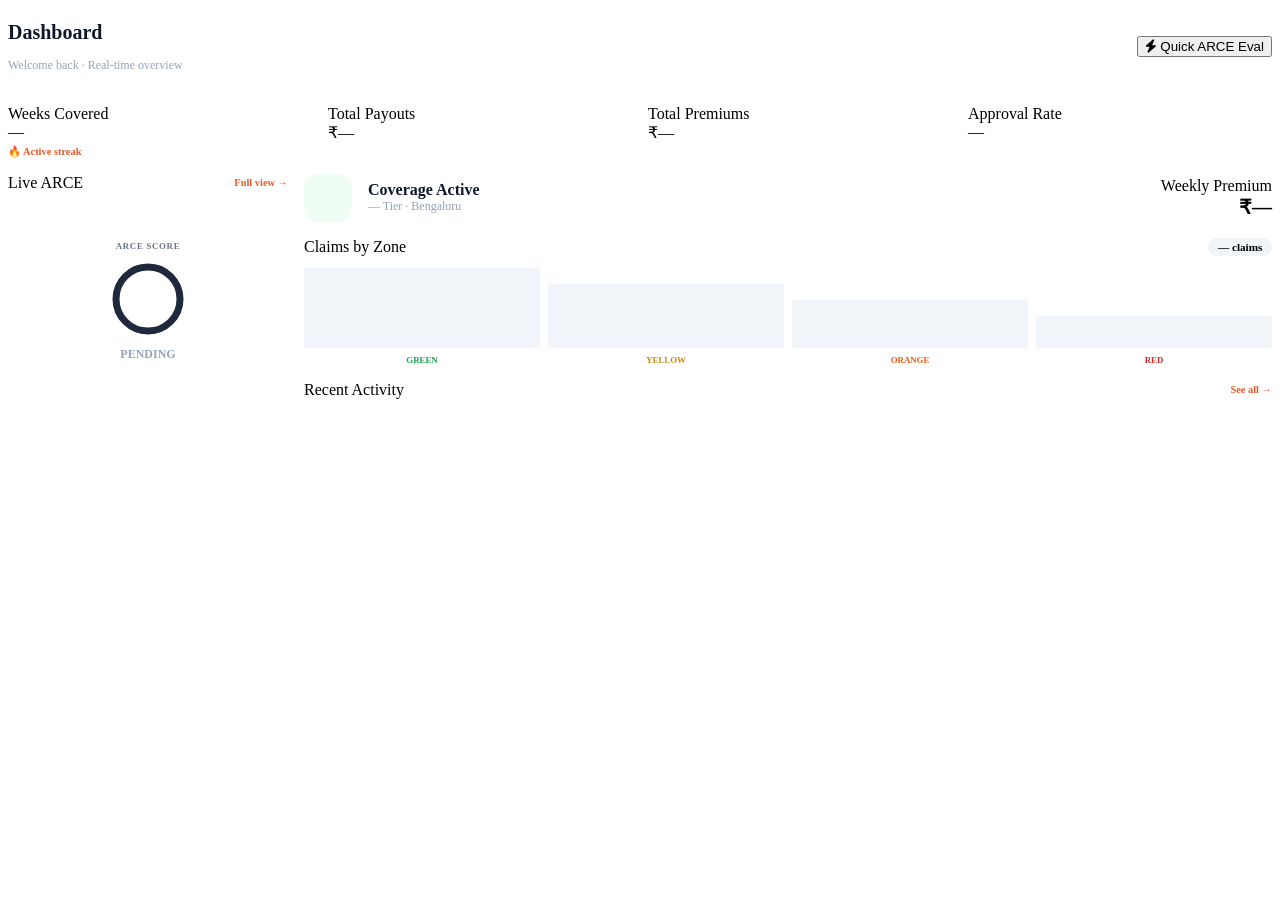
==== frontend/workers_dashboard.html @ 163b5e39 "all the files for the project" ====
<!DOCTYPE html>
<html lang="en">
<head>
  <meta charset="UTF-8"><meta name="viewport" content="width=device-width,initial-scale=1">
  <title>VITA · Dashboard</title>
  <link rel="stylesheet" href="/static/vita.css">
  <link rel="stylesheet" href="https://cdnjs.cloudflare.com/ajax/libs/font-awesome/6.5.0/css/all.min.css">
  <style>
    .stat-grid { display:grid; grid-template-columns:repeat(4,1fr); gap:1rem; }
    @media(max-width:900px){.stat-grid{grid-template-columns:1fr 1fr;}}
    .main-grid { display:grid; grid-template-columns:280px 1fr; gap:1rem; }
    @media(max-width:900px){.main-grid{grid-template-columns:1fr;}}
    .activity-row {
      display:flex; align-items:center; justify-content:space-between;
      padding:0.75rem 1rem; background:#f8fafc; border-radius:0.875rem;
      border:1px solid #f0f0f0;
    }
    .activity-icon {
      width:2.5rem; height:2.5rem; border-radius:0.75rem;
      display:flex; align-items:center; justify-content:center; font-size:1rem;
      flex-shrink:0;
    }
  </style>
</head>
<body>

<div id="sidebar"></div>
<div id="main">
  <div id="topbar"></div>
  <div id="page-content">

    <div class="fade-up" style="display:flex;align-items:center;justify-content:space-between;margin-bottom:1.25rem;">
      <div>
        <h1 style="font-size:1.25rem;font-weight:900;color:#0f172a;">Dashboard</h1>
        <p style="font-size:0.75rem;color:#94a3b8;margin-top:2px;">Welcome back · Real-time overview</p>
      </div>
      <button class="btn-primary" onclick="runQuickARCE()">
        <i class="fa-solid fa-bolt"></i> Quick ARCE Eval
      </button>
    </div>

    <!-- Stat cards -->
    <div class="stat-grid fade-up" style="margin-bottom:1rem;">
      <div class="card card-pad">
        <div class="stat-label">Weeks Covered</div>
        <div class="stat-value" id="s-weeks">—</div>
        <div style="font-size:0.65rem;color:#e65a28;margin-top:4px;font-weight:700;">🔥 Active streak</div>
      </div>
      <div class="card card-pad">
        <div class="stat-label">Total Payouts</div>
        <div class="stat-value mono" id="s-payouts">₹—</div>
      </div>
      <div class="card card-pad">
        <div class="stat-label">Total Premiums</div>
        <div class="stat-value mono" id="s-premiums">₹—</div>
      </div>
      <div class="card card-pad">
        <div class="stat-label">Approval Rate</div>
        <div class="stat-value" id="s-rate">—</div>
      </div>
    </div>

    <div class="main-grid fade-up">
      <!-- Pipeline mini -->
      <div class="dark-card" style="display:flex;flex-direction:column;gap:1rem;">
        <div style="display:flex;align-items:center;justify-content:space-between;">
          <div class="card-title" style="margin-bottom:0;">Live ARCE</div>
          <a href="/pipeline"style="font-size:0.65rem;font-weight:800;color:#e65a28;text-decoration:none;">Full view →</a>
        </div>
        <div id="mini-pipeline" style="display:flex;flex-direction:column;gap:2px;">
          <!-- steps injected by JS -->
        </div>
        <!-- Score ring -->
        <div style="background:rgba(255,255,255,0.05);border:1px solid rgba(255,255,255,0.08);border-radius:1rem;padding:1rem;text-align:center;">
          <div style="font-size:0.55rem;font-weight:800;color:#64748b;text-transform:uppercase;letter-spacing:0.08em;margin-bottom:0.5rem;">ARCE Score</div>
          <svg width="80" height="80" viewBox="0 0 80 80">
            <circle cx="40" cy="40" r="32" fill="none" stroke="#1e293b" stroke-width="7" class="score-ring-track"/>
            <circle id="score-ring" cx="40" cy="40" r="32" fill="none" stroke="#e65a28" stroke-width="7"
              stroke-linecap="round" stroke-dasharray="201.1" stroke-dashoffset="201.1"
              transform="rotate(-90 40 40)" class="score-ring-fill"/>
            <text x="40" y="45" text-anchor="middle" font-family="JetBrains Mono" font-size="14" font-weight="700" fill="white" id="score-text">—</text>
          </svg>
          <div id="arce-dec"  style="font-size:0.75rem;font-weight:900;color:#94a3b8;margin-top:4px;">PENDING</div>
          <div id="arce-pay"  style="font-size:1.5rem;font-weight:900;color:white;margin-top:2px;">₹—</div>
        </div>
      </div>

      <!-- Right column -->
      <div style="display:flex;flex-direction:column;gap:1rem;">
        <!-- Coverage -->
        <div class="card card-pad" style="display:flex;align-items:center;justify-content:space-between;">
          <div style="display:flex;align-items:center;gap:1rem;">
            <div style="width:3rem;height:3rem;border-radius:0.875rem;background:#f0fdf4;display:flex;align-items:center;justify-content:center;color:#16a34a;font-size:1.25rem;">
              <i class="fa-solid fa-shield-check"></i>
            </div>
            <div>
              <div style="font-size:1rem;font-weight:900;color:#0f172a;">Coverage Active</div>
              <div style="font-size:0.75rem;color:#94a3b8;" id="cov-zone">— Tier · Bengaluru</div>
            </div>
          </div>
          <div style="text-align:right;">
            <div class="stat-label">Weekly Premium</div>
            <div style="font-size:1.25rem;font-weight:900;" id="cov-premium">₹—</div>
          </div>
        </div>

        <!-- Zone bars -->
        <div class="card card-pad">
          <div style="display:flex;align-items:center;justify-content:space-between;margin-bottom:0.75rem;">
            <div class="card-title" style="margin-bottom:0;">Claims by Zone</div>
            <span style="font-size:0.7rem;font-weight:900;background:#f1f5f9;padding:0.2rem 0.6rem;border-radius:99px;" id="total-claims">— claims</span>
          </div>
          <div id="zone-bars" style="display:flex;align-items:flex-end;gap:0.5rem;height:80px;">
            <div style="flex:1;background:#f1f5f9;border-radius:0.25rem;height:100%;"></div>
            <div style="flex:1;background:#f1f5f9;border-radius:0.25rem;height:80%;"></div>
            <div style="flex:1;background:#f1f5f9;border-radius:0.25rem;height:60%;"></div>
            <div style="flex:1;background:#f1f5f9;border-radius:0.25rem;height:40%;"></div>
          </div>
          <div style="display:flex;gap:0.5rem;margin-top:0.4rem;">
            <span style="flex:1;font-size:0.55rem;font-weight:800;color:#16a34a;text-align:center;">GREEN</span>
            <span style="flex:1;font-size:0.55rem;font-weight:800;color:#ca8a04;text-align:center;">YELLOW</span>
            <span style="flex:1;font-size:0.55rem;font-weight:800;color:#ea580c;text-align:center;">ORANGE</span>
            <span style="flex:1;font-size:0.55rem;font-weight:800;color:#dc2626;text-align:center;">RED</span>
          </div>
        </div>

        <!-- Recent activity -->
        <div class="card card-pad">
          <div style="display:flex;align-items:center;justify-content:space-between;margin-bottom:0.75rem;">
            <div class="card-title" style="margin-bottom:0;">Recent Activity</div>
            <a href="workers_payouts.html" style="font-size:0.65rem;font-weight:800;color:#e65a28;text-decoration:none;">See all →</a>
          </div>
          <div id="recent-activity" class="space-y-3">
            <div style="height:3.5rem;border-radius:0.875rem;" class="shimmer"></div>
            <div style="height:3.5rem;border-radius:0.875rem;" class="shimmer"></div>
          </div>
        </div>
      </div>
    </div>

  </div><!-- /page-content -->
</div><!-- /main -->

<div id="toast-wrap"></div>
<script src="/static/vita.js"></script>
<script>
VITA.init({ page: 'dashboard' }).then(() => {
  loadDashboard();
  setInterval(loadDashboard, 15000);
});

async function loadDashboard() {
  const [worker, stats] = await Promise.all([
    VITA.api('/api/worker/AK001'),
    VITA.api('/api/claims/stats'),
  ]);
  if (worker) {
    document.getElementById('s-weeks').textContent    = worker.weeks_covered;
    document.getElementById('s-payouts').textContent  = `₹${worker.total_payouts.toLocaleString('en-IN')}`;
    document.getElementById('s-premiums').textContent = `₹${worker.total_premiums.toLocaleString('en-IN')}`;
    document.getElementById('cov-zone').textContent   = `${worker.zone} Tier · Bengaluru Urban`;
    document.getElementById('cov-premium').textContent = `₹${worker.weekly_premium}`;
  }
  if (stats) {
    document.getElementById('s-rate').textContent   = stats.approval_rate + '%';
    document.getElementById('total-claims').textContent = `${stats.total_claims} claims`;
    renderBars(stats.by_zone);
  }
  await loadActivity();
  renderMiniPipeline();
}

function renderBars(byZone) {
  const colors = {GREEN:'#22c55e',YELLOW:'#eab308',ORANGE:'#f97316',RED:'#ef4444'};
  const max = Math.max(...Object.values(byZone), 1);
  document.getElementById('zone-bars').innerHTML = Object.entries(byZone).map(([z,c]) =>
    `<div style="flex:1;display:flex;flex-direction:column;align-items:center;gap:2px;">
      <span style="font-size:0.6rem;font-weight:900;color:${colors[z]};">${c}</span>
      <div style="width:100%;border-radius:4px 4px 0 0;background:${colors[z]};opacity:0.75;height:${Math.max((c/max)*70,4)}px;transition:height 0.7s ease;"></div>
    </div>`).join('');
}

async function loadActivity() {
  const data = await VITA.api('/api/payouts/recent?limit=3');
  if (!data) return;
  const iconBg = {green:'#f0fdf4',blue:'#eff6ff',orange:'#fff7ed',purple:'#faf5ff'};
  const iconTx = {green:'#16a34a',blue:'#1d4ed8',orange:'#ea580c',purple:'#7e22ce'};
  document.getElementById('recent-activity').innerHTML = data.payouts.map(p => `
    <div class="activity-row">
      <div style="display:flex;align-items:center;gap:0.75rem;">
        <div class="activity-icon" style="background:${iconBg[p.color]||'#f1f5f9'};color:${iconTx[p.color]||'#475569'};">
          <i class="fa-solid fa-${p.icon}"></i>
        </div>
        <div>
          <div style="font-size:0.8125rem;font-weight:900;">₹${p.amount} — ${p.event}</div>
          <div style="font-size:0.6rem;color:#94a3b8;font-weight:700;text-transform:uppercase;">${p.date} · ${p.zone}</div>
        </div>
      </div>
      <span class="chip chip-${p.status}">${p.status}</span>
    </div>
  `).join('');
}

function renderMiniPipeline() {
  const steps = ['Weather','GPS Verify','Triangulation','Anti-Fraud','Sensors','Platform'];
  document.getElementById('mini-pipeline').innerHTML = steps.map((s,i) => `
    <div class="pipe-step">
      <div class="pipe-step-icon" style="color:#334155;"><i class="fa-solid fa-circle" style="font-size:0.5rem;"></i></div>
      <div class="pipe-step-name">${s}</div>
    </div>
    ${i<steps.length-1 ? '<div class="pipe-connector"></div>' : ''}
  `).join('');
}

async function runQuickARCE() {
  const zone = VITA.getZone();
  VITA.toast(`Running ARCE for <b>${zone}</b>...`, 'info');
  // Animate pipeline
  const steps = ['Weather','GPS Verify','Triangulation','Anti-Fraud','Sensors','Platform'];
  let i = 0;
  const interval = setInterval(() => {
    if (i >= steps.length) { clearInterval(interval); return; }
    const panel = document.getElementById('mini-pipeline');
    const rows = panel.querySelectorAll('.pipe-step');
    if (rows[i]) {
      rows[i].querySelector('.pipe-step-icon').innerHTML = '<i class="fa-solid fa-circle-check" style="color:#22c55e;font-size:0.875rem;"></i>';
      if (rows[i-1]) {
        const conn = rows[i-1].nextElementSibling;
        if (conn && conn.classList.contains('pipe-connector')) conn.classList.add('done');
      }
    }
    i++;
  }, 1000);

  const result = await VITA.api(`/api/arce/evaluate?zone=${zone}&worker_id=AK001`);
  clearInterval(interval);
  if (!result) { VITA.toast('ARCE failed — backend error', 'error'); return; }
  const arce = result.arce_result;
  VITA.updateScoreRing('score-ring', 'score-text', arce.arce_score, 201.1);
  document.getElementById('arce-dec').textContent = arce.decision;
  document.getElementById('arce-dec').style.color = arce.decision==='APPROVED' ? '#22c55e' : '#ef4444';
  document.getElementById('arce-pay').textContent = result.payout_amount > 0 ? `₹${result.payout_amount}` : '—';
  const t = arce.decision==='APPROVED'?'success':'error';
  VITA.toast(`ARCE <b>${arce.decision}</b> · Score ${arce.arce_score} · Risk ${arce.risk_level}`, t);
  await loadDashboard();
}
</script>
</body>
</html>
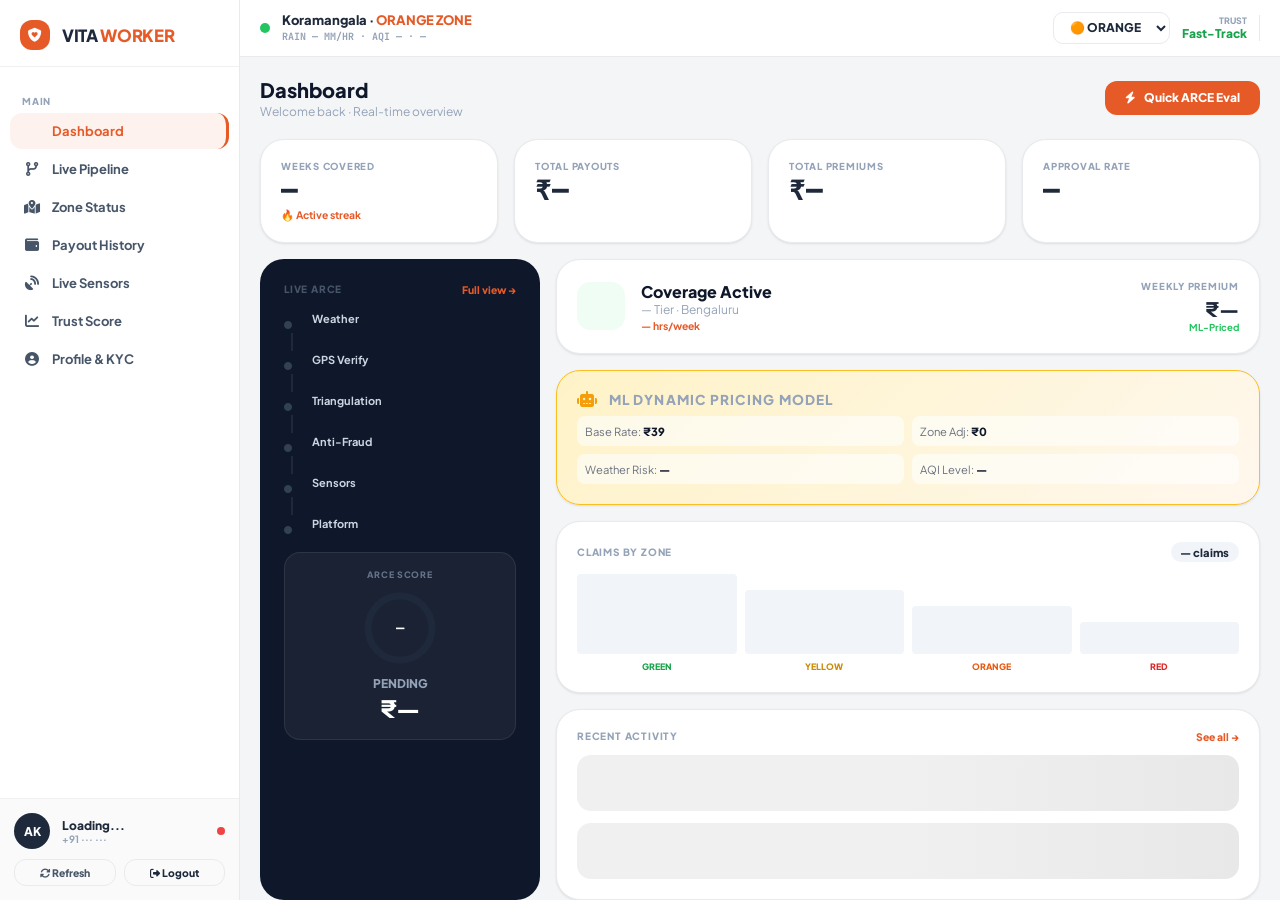
==== commit 9cee8869: "Initial upload of vita-insuratech full stack app" ====
--- a/frontend/workers_dashboard.html
+++ b/frontend/workers_dashboard.html
@@ -3,7 +3,7 @@
 <head>
   <meta charset="UTF-8"><meta name="viewport" content="width=device-width,initial-scale=1">
   <title>VITA · Dashboard</title>
-  <link rel="stylesheet" href="/static/vita.css">
+  <link rel="stylesheet" href="vita.css">
   <link rel="stylesheet" href="https://cdnjs.cloudflare.com/ajax/libs/font-awesome/6.5.0/css/all.min.css">
   <style>
     .stat-grid { display:grid; grid-template-columns:repeat(4,1fr); gap:1rem; }
@@ -87,7 +87,7 @@
 
       <!-- Right column -->
       <div style="display:flex;flex-direction:column;gap:1rem;">
-        <!-- Coverage -->
+        <!-- Coverage with Dynamic Pricing -->
         <div class="card card-pad" style="display:flex;align-items:center;justify-content:space-between;">
           <div style="display:flex;align-items:center;gap:1rem;">
             <div style="width:3rem;height:3rem;border-radius:0.875rem;background:#f0fdf4;display:flex;align-items:center;justify-content:center;color:#16a34a;font-size:1.25rem;">
@@ -96,11 +96,39 @@
             <div>
               <div style="font-size:1rem;font-weight:900;color:#0f172a;">Coverage Active</div>
               <div style="font-size:0.75rem;color:#94a3b8;" id="cov-zone">— Tier · Bengaluru</div>
+              <div style="font-size:0.65rem;color:#e65a28;margin-top:2px;font-weight:700;" id="cov-hours">— hrs/week</div>
             </div>
           </div>
           <div style="text-align:right;">
             <div class="stat-label">Weekly Premium</div>
             <div style="font-size:1.25rem;font-weight:900;" id="cov-premium">₹—</div>
+            <div style="font-size:0.6rem;color:#22c55e;font-weight:700;" id="cov-discount">ML-Priced</div>
+          </div>
+        </div>
+
+        <!-- ML Pricing Factors -->
+        <div class="card card-pad" style="background:linear-gradient(135deg,#fef3c7 0%,#fff7ed 100%);border:1px solid #fbbf24;">
+          <div style="display:flex;align-items:center;gap:0.75rem;margin-bottom:0.5rem;">
+            <i class="fa-solid fa-robot" style="color:#f59e0b;font-size:1rem;"></i>
+            <div class="card-title" style="margin-bottom:0;font-size:0.85rem;">ML Dynamic Pricing Model</div>
+          </div>
+          <div style="display:grid;grid-template-columns:1fr 1fr;gap:0.5rem;font-size:0.7rem;">
+            <div style="background:rgba(255,255,255,0.6);padding:0.5rem;border-radius:0.5rem;">
+              <span style="color:#6b7280;">Base Rate:</span>
+              <span style="font-weight:800;color:#0f172a;" id="ml-base">₹39</span>
+            </div>
+            <div style="background:rgba(255,255,255,0.6);padding:0.5rem;border-radius:0.5rem;">
+              <span style="color:#6b7280;">Zone Adj:</span>
+              <span style="font-weight:800;color:#0f172a;" id="ml-zone">₹0</span>
+            </div>
+            <div style="background:rgba(255,255,255,0.6);padding:0.5rem;border-radius:0.5rem;">
+              <span style="color:#6b7280;">Weather Risk:</span>
+              <span style="font-weight:800;color:#0f172a;" id="ml-weather">—</span>
+            </div>
+            <div style="background:rgba(255,255,255,0.6);padding:0.5rem;border-radius:0.5rem;">
+              <span style="color:#6b7280;">AQI Level:</span>
+              <span style="font-weight:800;color:#0f172a;" id="ml-aqi">—</span>
+            </div>
           </div>
         </div>
 
@@ -142,7 +170,7 @@
 </div><!-- /main -->
 
 <div id="toast-wrap"></div>
-<script src="/static/vita.js"></script>
+<script src="vita.js"></script>
 <script>
 VITA.init({ page: 'dashboard' }).then(() => {
   loadDashboard();
@@ -160,6 +188,33 @@
     document.getElementById('s-premiums').textContent = `₹${worker.total_premiums.toLocaleString('en-IN')}`;
     document.getElementById('cov-zone').textContent   = `${worker.zone} Tier · Bengaluru Urban`;
     document.getElementById('cov-premium').textContent = `₹${worker.weekly_premium}`;
+    
+    // Dynamic pricing info
+    if (worker.coverage_hours_per_week) {
+      document.getElementById('cov-hours').textContent = `${worker.coverage_hours_per_week} hrs/week coverage`;
+    }
+    if (worker.pricing_factors) {
+      const pf = worker.pricing_factors;
+      document.getElementById('ml-base').textContent = `₹${pf.base_rate}`;
+      const zoneAdj = pf.zone_adjustment;
+      document.getElementById('ml-zone').textContent = zoneAdj >= 0 ? `+₹${zoneAdj}` : `-₹${Math.abs(zoneAdj)}`;
+      document.getElementById('ml-zone').style.color = zoneAdj < 0 ? '#22c55e' : '#ef4444';
+      document.getElementById('ml-weather').textContent = `${pf.weather_risk.toFixed(1)}mm rain`;
+      document.getElementById('ml-aqi').textContent = `${pf.aqi_level} AQI`;
+      
+      // Show discount/premium badge
+      const discountEl = document.getElementById('cov-discount');
+      if (zoneAdj < 0) {
+        discountEl.textContent = `₹${Math.abs(zoneAdj)} Discount Applied`;
+        discountEl.style.color = '#22c55e';
+      } else if (zoneAdj > 0) {
+        discountEl.textContent = `Risk Premium +₹${zoneAdj}`;
+        discountEl.style.color = '#f59e0b';
+      } else {
+        discountEl.textContent = 'Base Rate';
+        discountEl.style.color = '#6b7280';
+      }
+    }
   }
   if (stats) {
     document.getElementById('s-rate').textContent   = stats.approval_rate + '%';
--- a/frontend/vita.css
+++ b/frontend/vita.css
@@ -0,0 +1,433 @@
+/* ═══════════════════════════════════════════════════
+   VITA InsuraTech — Shared Stylesheet
+   Import in every HTML page via <link rel="stylesheet" href="vita.css">
+═══════════════════════════════════════════════════ */
+
+@import url('https://fonts.googleapis.com/css2?family=Plus+Jakarta+Sans:wght@400;500;600;700;800;900&family=JetBrains+Mono:wght@400;600;700&display=swap');
+
+:root {
+  --brand:        #e65a28;
+  --brand-soft:   rgba(230,90,40,0.08);
+  --brand-mid:    rgba(230,90,40,0.18);
+  --slate-900:    #0f172a;
+  --slate-800:    #1e293b;
+  --slate-600:    #475569;
+  --slate-400:    #94a3b8;
+  --slate-100:    #f1f5f9;
+  --white:        #ffffff;
+  --bg:           #f4f5f7;
+  --radius-xl:    1.5rem;
+  --radius-2xl:   2rem;
+  --shadow-sm:    0 1px 3px rgba(0,0,0,0.06), 0 1px 2px rgba(0,0,0,0.04);
+  --shadow-md:    0 4px 16px rgba(0,0,0,0.08);
+}
+
+*, *::before, *::after { box-sizing: border-box; margin: 0; padding: 0; }
+
+body {
+  font-family: 'Plus Jakarta Sans', sans-serif;
+  background: var(--bg);
+  color: var(--slate-800);
+  display: flex;
+  min-height: 100vh;
+  overflow: hidden;
+}
+
+/* ── Sidebar ─────────────────────────────────────── */
+#sidebar {
+  width: 240px;
+  background: var(--white);
+  border-right: 1px solid #e8eaed;
+  display: flex;
+  flex-direction: column;
+  height: 100vh;
+  position: sticky;
+  top: 0;
+  flex-shrink: 0;
+  transition: transform 0.3s ease;
+}
+
+.sidebar-logo {
+  padding: 1.25rem 1.25rem 1rem;
+  border-bottom: 1px solid #f0f0f0;
+  display: flex;
+  align-items: center;
+  gap: 0.75rem;
+}
+.sidebar-logo-icon {
+  background: var(--brand);
+  padding: 0.5rem;
+  border-radius: 0.75rem;
+  display: flex;
+  align-items: center;
+  justify-content: center;
+}
+.sidebar-logo-icon i { color: white; font-size: 0.875rem; }
+.sidebar-logo-text { font-size: 1.05rem; font-weight: 900; color: var(--slate-800); letter-spacing: -0.02em; }
+.sidebar-logo-text span { color: var(--brand); }
+
+.sidebar-nav {
+  flex: 1;
+  padding: 1rem 0.625rem;
+  overflow-y: auto;
+  display: flex;
+  flex-direction: column;
+  gap: 2px;
+}
+
+.sidebar-section-label {
+  font-size: 0.6rem;
+  font-weight: 800;
+  color: var(--slate-400);
+  text-transform: uppercase;
+  letter-spacing: 0.08em;
+  padding: 0.75rem 0.75rem 0.25rem;
+}
+
+.nav-link {
+  display: flex;
+  align-items: center;
+  gap: 0.75rem;
+  padding: 0.625rem 0.875rem;
+  border-radius: 0.75rem;
+  font-size: 0.8125rem;
+  font-weight: 700;
+  color: var(--slate-600);
+  text-decoration: none;
+  border: none;
+  background: none;
+  width: 100%;
+  cursor: pointer;
+  transition: all 0.15s ease;
+  border-right: 3px solid transparent;
+}
+.nav-link i { width: 1rem; text-align: center; font-size: 0.875rem; flex-shrink: 0; }
+.nav-link:hover { background: var(--brand-soft); color: var(--brand); }
+.nav-link.active { background: var(--brand-soft); color: var(--brand); border-right-color: var(--brand); }
+
+.sidebar-divider { height: 1px; background: #f0f0f0; margin: 0.5rem 0.625rem; }
+
+.sidebar-footer {
+  padding: 0.875rem;
+  border-top: 1px solid #f0f0f0;
+  background: #fafafa;
+}
+.sidebar-user { display: flex; align-items: center; gap: 0.75rem; margin-bottom: 0.625rem; }
+.sidebar-avatar {
+  width: 2.25rem; height: 2.25rem;
+  border-radius: 50%;
+  background: var(--slate-800);
+  color: white;
+  font-size: 0.75rem;
+  font-weight: 900;
+  display: flex; align-items: center; justify-content: center;
+  flex-shrink: 0;
+}
+.sidebar-user-name { font-size: 0.75rem; font-weight: 900; color: var(--slate-800); }
+.sidebar-user-phone { font-size: 0.625rem; font-weight: 700; color: var(--slate-400); text-transform: uppercase; }
+
+/* API status dot */
+#api-status-dot {
+  width: 0.5rem; height: 0.5rem;
+  border-radius: 50%;
+  background: #d1d5db;
+  margin-left: auto;
+  flex-shrink: 0;
+}
+#api-status-dot.online  { background: #22c55e; animation: pulse-green 2s infinite; }
+#api-status-dot.offline { background: #ef4444; animation: pulse-red 1.5s infinite; }
+
+/* ── Main area ───────────────────────────────────── */
+#main { flex: 1; display: flex; flex-direction: column; height: 100vh; overflow: hidden; }
+
+/* ── Topbar ──────────────────────────────────────── */
+#topbar {
+  background: var(--white);
+  border-bottom: 1px solid #e8eaed;
+  padding: 0.75rem 1.25rem;
+  display: flex;
+  align-items: center;
+  justify-content: space-between;
+  flex-shrink: 0;
+  z-index: 40;
+}
+.topbar-left { display: flex; align-items: center; gap: 0.75rem; }
+.topbar-live-dot {
+  width: 0.625rem; height: 0.625rem;
+  border-radius: 50%;
+  background: #22c55e;
+  animation: pulse-green 2s infinite;
+}
+.topbar-location { font-size: 0.8125rem; font-weight: 800; color: var(--slate-800); }
+.topbar-location .zone-label { color: var(--brand); text-transform: uppercase; }
+.topbar-meta { font-size: 0.625rem; font-weight: 700; color: var(--slate-400); text-transform: uppercase; margin-top: 2px; font-family: 'JetBrains Mono', monospace; }
+
+.topbar-right { display: flex; align-items: center; gap: 0.75rem; }
+
+#zone-select {
+  font-family: 'Plus Jakarta Sans', sans-serif;
+  font-size: 0.75rem;
+  font-weight: 800;
+  border: 1.5px solid #e8eaed;
+  border-radius: 0.625rem;
+  padding: 0.4rem 0.75rem;
+  background: var(--white);
+  color: var(--slate-800);
+  cursor: pointer;
+  outline: none;
+}
+#zone-select:focus { border-color: var(--brand); }
+
+/* ── Page content area ───────────────────────────── */
+#page-content {
+  flex: 1;
+  overflow-y: auto;
+  padding: 1.25rem;
+}
+
+/* ── Cards ───────────────────────────────────────── */
+.card {
+  background: var(--white);
+  border: 1px solid #e8eaed;
+  border-radius: var(--radius-xl);
+  box-shadow: var(--shadow-sm);
+}
+.card-pad { padding: 1.25rem; }
+.card-title {
+  font-size: 0.625rem;
+  font-weight: 900;
+  color: var(--slate-400);
+  text-transform: uppercase;
+  letter-spacing: 0.08em;
+  margin-bottom: 1rem;
+}
+
+/* ── Stat cards ──────────────────────────────────── */
+.stat-value {
+  font-size: 1.75rem;
+  font-weight: 900;
+  color: var(--slate-800);
+  font-family: 'JetBrains Mono', monospace;
+  line-height: 1;
+}
+.stat-label {
+  font-size: 0.6rem;
+  font-weight: 800;
+  color: var(--slate-400);
+  text-transform: uppercase;
+  letter-spacing: 0.08em;
+  margin-bottom: 0.25rem;
+}
+
+/* ── Badges / chips ──────────────────────────────── */
+.chip {
+  display: inline-block;
+  padding: 0.2rem 0.6rem;
+  border-radius: 99px;
+  font-size: 0.625rem;
+  font-weight: 900;
+  text-transform: uppercase;
+  letter-spacing: 0.04em;
+}
+.chip-GREEN  { background:#dcfce7; color:#16a34a; }
+.chip-YELLOW { background:#fef9c3; color:#ca8a04; }
+.chip-ORANGE { background:#ffedd5; color:#ea580c; }
+.chip-RED    { background:#fee2e2; color:#dc2626; }
+.chip-LOW      { background:#dcfce7; color:#16a34a; }
+.chip-MEDIUM   { background:#fef9c3; color:#ca8a04; }
+.chip-HIGH     { background:#ffedd5; color:#ea580c; }
+.chip-CRITICAL { background:#fee2e2; color:#dc2626; }
+.chip-APPROVED { background:#dcfce7; color:#16a34a; }
+.chip-REJECTED { background:#fee2e2; color:#dc2626; }
+.chip-REVIEW   { background:#fef9c3; color:#ca8a04; }
+.chip-PASS     { background:#dcfce7; color:#16a34a; }
+.chip-FAIL     { background:#fee2e2; color:#dc2626; }
+.chip-WARN     { background:#fef9c3; color:#ca8a04; }
+.chip-PAID     { background:#dcfce7; color:#16a34a; }
+.chip-PENDING  { background:#fef9c3; color:#ca8a04; }
+
+/* ── Buttons ─────────────────────────────────────── */
+.btn-primary {
+  background: var(--brand);
+  color: white;
+  border: none;
+  border-radius: 0.75rem;
+  padding: 0.6rem 1.25rem;
+  font-family: 'Plus Jakarta Sans', sans-serif;
+  font-size: 0.75rem;
+  font-weight: 900;
+  cursor: pointer;
+  display: inline-flex;
+  align-items: center;
+  gap: 0.5rem;
+  transition: opacity 0.15s;
+}
+.btn-primary:hover { opacity: 0.88; }
+.btn-primary:disabled { opacity: 0.5; cursor: not-allowed; }
+
+.btn-ghost {
+  background: none;
+  border: 1.5px solid #e8eaed;
+  border-radius: 0.75rem;
+  padding: 0.5rem 1rem;
+  font-family: 'Plus Jakarta Sans', sans-serif;
+  font-size: 0.75rem;
+  font-weight: 800;
+  cursor: pointer;
+  color: var(--slate-600);
+  transition: all 0.15s;
+}
+.btn-ghost:hover { border-color: var(--brand); color: var(--brand); background: var(--brand-soft); }
+
+/* ── Pipeline dark card ──────────────────────────── */
+.dark-card {
+  background: var(--slate-900);
+  border-radius: var(--radius-xl);
+  color: white;
+  padding: 1.5rem;
+}
+.dark-card .card-title { color: #475569; }
+
+/* Pipeline step */
+.pipe-step { display: flex; align-items: flex-start; gap: 0.75rem; }
+.pipe-step-icon { width: 1rem; flex-shrink: 0; margin-top: 1px; font-size: 0.875rem; }
+.pipe-step-body { flex: 1; }
+.pipe-step-name { font-size: 0.6875rem; font-weight: 700; color: #cbd5e1; }
+.pipe-step-detail { font-size: 0.5625rem; color: #64748b; margin-top: 2px; font-family: 'JetBrains Mono', monospace; }
+.pipe-connector { width: 2px; height: 18px; background: #1e293b; margin-left: 7px; }
+.pipe-connector.done { background: #22c55e; }
+.pipe-connector.fail { background: #ef4444; }
+
+/* ── Score ring ──────────────────────────────────── */
+.score-ring-track { stroke: #1e293b; }
+.score-ring-fill  { transition: stroke-dashoffset 1.1s cubic-bezier(.4,0,.2,1), stroke 0.5s ease; }
+
+/* ── Progress bar ────────────────────────────────── */
+.progress-bar {
+  height: 6px;
+  background: #f1f5f9;
+  border-radius: 99px;
+  overflow: hidden;
+}
+.progress-fill {
+  height: 100%;
+  border-radius: 99px;
+  transition: width 0.7s ease;
+}
+
+/* ── Table ───────────────────────────────────────── */
+.vita-table { width: 100%; border-collapse: collapse; font-size: 0.75rem; }
+.vita-table thead th {
+  padding: 0.625rem 1rem;
+  text-align: left;
+  font-size: 0.6rem;
+  font-weight: 900;
+  color: var(--slate-400);
+  text-transform: uppercase;
+  letter-spacing: 0.06em;
+  background: #f8fafc;
+  border-bottom: 1px solid #e8eaed;
+}
+.vita-table tbody td {
+  padding: 0.75rem 1rem;
+  border-bottom: 1px solid #f8fafc;
+  color: var(--slate-800);
+}
+.vita-table tbody tr:hover { background: #fafbfc; }
+.vita-table .mono { font-family: 'JetBrains Mono', monospace; font-size: 0.6875rem; }
+
+/* ── SSE log ─────────────────────────────────────── */
+.sse-log {
+  background: #020617;
+  border-radius: 0.75rem;
+  padding: 0.875rem;
+  font-family: 'JetBrains Mono', monospace;
+  font-size: 0.6875rem;
+  color: #4ade80;
+  max-height: 200px;
+  overflow-y: auto;
+  line-height: 1.6;
+}
+.sse-log .ts { color: #334155; }
+.sse-log .warn { color: #fb923c; }
+.sse-log .err  { color: #f87171; }
+
+/* ── Toast ───────────────────────────────────────── */
+#toast-wrap {
+  position: fixed;
+  bottom: 1.25rem;
+  right: 1.25rem;
+  z-index: 9999;
+  display: flex;
+  flex-direction: column;
+  gap: 0.5rem;
+  pointer-events: none;
+}
+.toast {
+  padding: 0.75rem 1.125rem;
+  border-radius: 0.875rem;
+  font-size: 0.75rem;
+  font-weight: 700;
+  box-shadow: 0 8px 24px rgba(0,0,0,0.12);
+  animation: toastIn 0.3s ease, toastOut 0.4s ease 3.6s forwards;
+  pointer-events: auto;
+  max-width: 300px;
+}
+.toast-success { background:#dcfce7; color:#15803d; border:1px solid #bbf7d0; }
+.toast-error   { background:#fee2e2; color:#dc2626; border:1px solid #fecaca; }
+.toast-info    { background:#dbeafe; color:#1d4ed8; border:1px solid #bfdbfe; }
+.toast-warn    { background:#fef9c3; color:#92400e; border:1px solid #fde68a; }
+
+/* ── Shimmer (loading) ───────────────────────────── */
+.shimmer {
+  background: linear-gradient(90deg,#f0f0f0 25%,#e8e8e8 50%,#f0f0f0 75%);
+  background-size: 200% 100%;
+  animation: shimmer 1.4s infinite;
+  border-radius: 0.5rem;
+  color: transparent !important;
+}
+
+/* ── Animations ──────────────────────────────────── */
+@keyframes pulse-green {
+  0%,100% { box-shadow: 0 0 0 0 rgba(34,197,94,0.45); }
+  50%      { box-shadow: 0 0 0 6px rgba(34,197,94,0); }
+}
+@keyframes pulse-red {
+  0%,100% { box-shadow: 0 0 0 0 rgba(239,68,68,0.45); }
+  50%      { box-shadow: 0 0 0 6px rgba(239,68,68,0); }
+}
+@keyframes shimmer {
+  0%   { background-position:-200% 0; }
+  100% { background-position: 200% 0; }
+}
+@keyframes toastIn  { from{transform:translateX(120%);opacity:0} to{transform:none;opacity:1} }
+@keyframes toastOut { to{opacity:0;transform:translateX(120%)} }
+@keyframes fadeUp   { from{opacity:0;transform:translateY(12px)} to{opacity:1;transform:none} }
+.fade-up { animation: fadeUp 0.4s ease both; }
+
+/* ── Scrollbar ───────────────────────────────────── */
+::-webkit-scrollbar { width: 4px; height: 4px; }
+::-webkit-scrollbar-track { background: transparent; }
+::-webkit-scrollbar-thumb { background: #cbd5e1; border-radius: 99px; }
+
+/* ── Responsive: hide sidebar on mobile ──────────── */
+@media (max-width: 768px) {
+  #sidebar { display: none; }
+  #page-content { padding: 1rem; }
+}
+
+/* ── Utility ─────────────────────────────────────── */
+.mono { font-family: 'JetBrains Mono', monospace; }
+.brand-text { color: var(--brand); }
+.grid-2 { display: grid; grid-template-columns: 1fr 1fr; gap: 1rem; }
+.grid-3 { display: grid; grid-template-columns: repeat(3,1fr); gap: 1rem; }
+.grid-4 { display: grid; grid-template-columns: repeat(4,1fr); gap: 1rem; }
+@media (max-width:900px) { .grid-4{grid-template-columns:1fr 1fr;} .grid-3{grid-template-columns:1fr 1fr;} }
+@media (max-width:600px) { .grid-4,.grid-3,.grid-2{grid-template-columns:1fr;} }
+.flex { display:flex; } .items-center{align-items:center;} .justify-between{justify-content:space-between;}
+.gap-2{gap:0.5rem;} .gap-3{gap:0.75rem;} .gap-4{gap:1rem;}
+.mt-1{margin-top:0.25rem;} .mt-2{margin-top:0.5rem;} .mt-3{margin-top:0.75rem;} .mt-4{margin-top:1rem;}
+.mb-1{margin-bottom:0.25rem;} .mb-2{margin-bottom:0.5rem;} .mb-3{margin-bottom:0.75rem;} .mb-4{margin-bottom:1rem;}
+.text-sm{font-size:0.875rem;} .text-xs{font-size:0.75rem;} .font-black{font-weight:900;}
+.space-y-3 > * + * { margin-top: 0.75rem; }
+.space-y-4 > * + * { margin-top: 1rem; }
